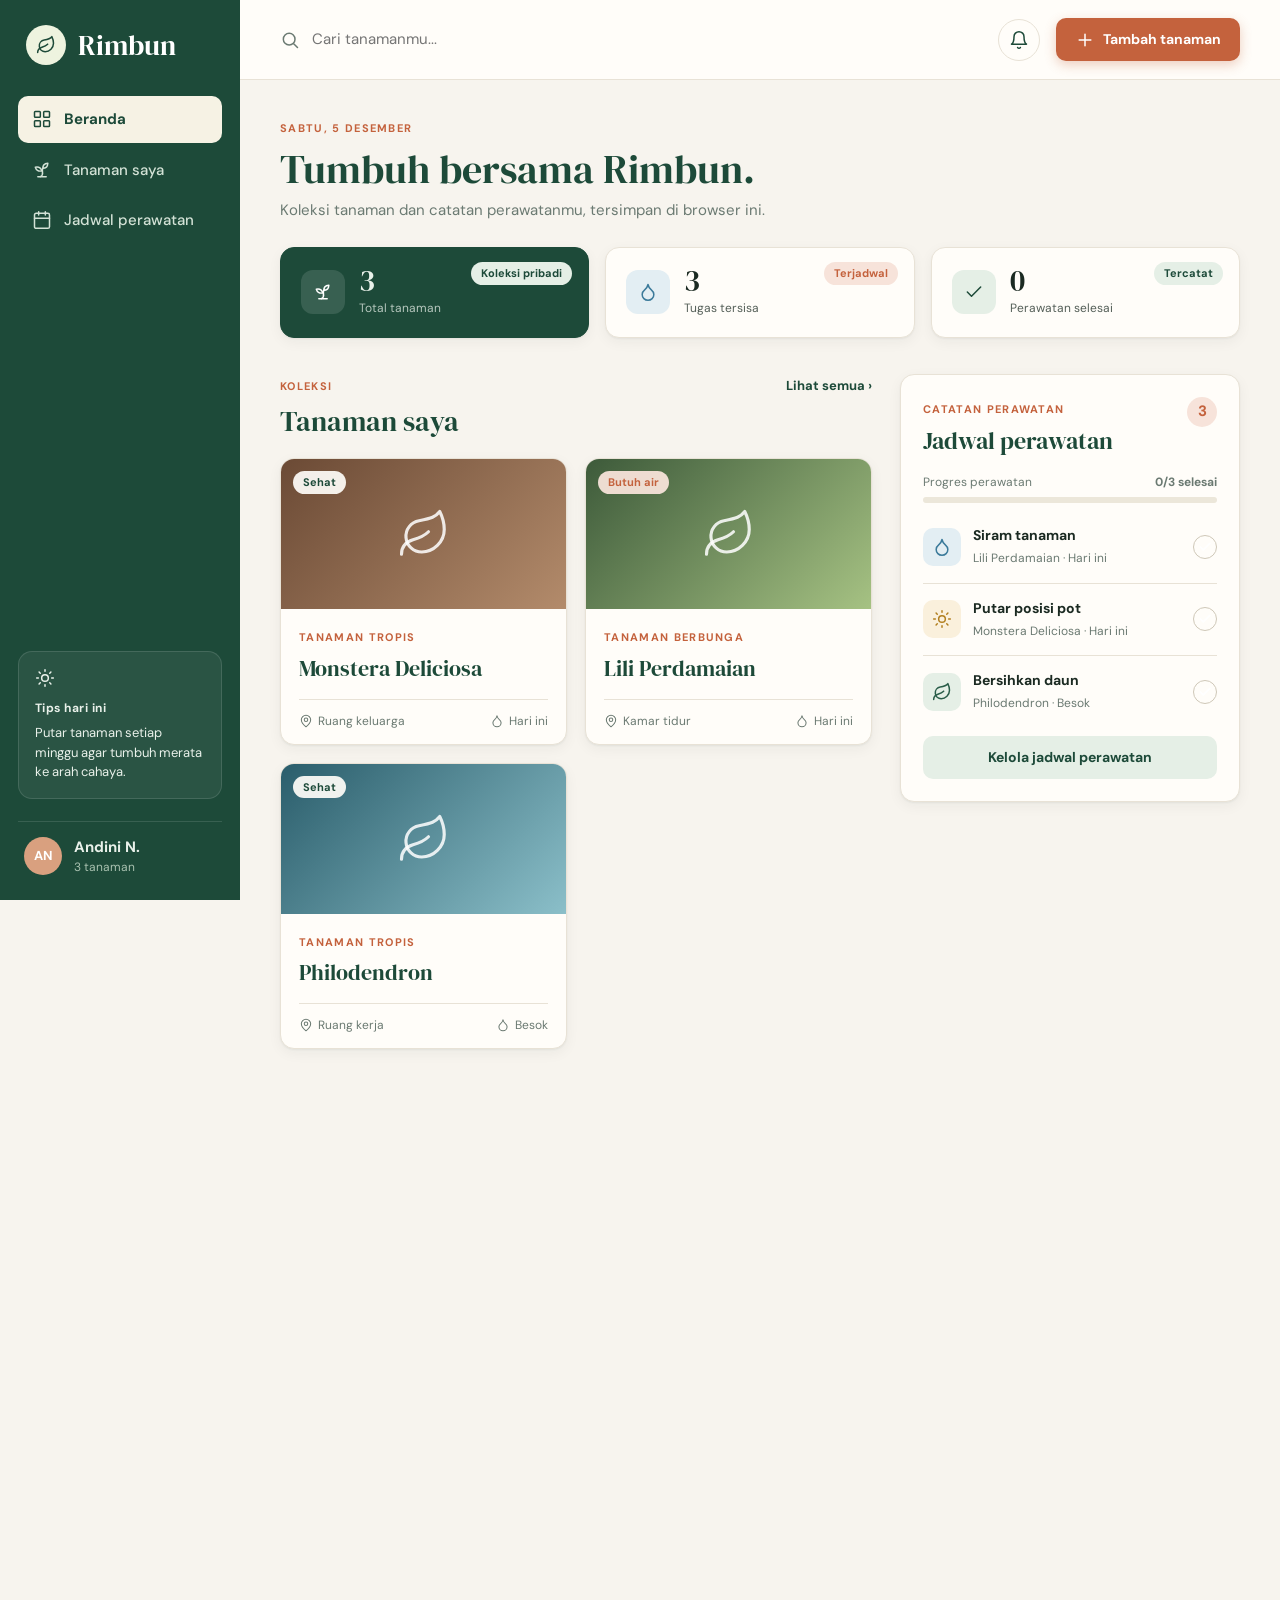
==== PBLIF12/index.html @ fe81e129 "Add files via upload" ====
<!DOCTYPE html>
<html lang="id">
<head>
  <meta charset="UTF-8" />
  <meta http-equiv="refresh" content="0; url=pages/beranda.html" />
  <title>Rimbun</title>
</head>
<body><a href="pages/beranda.html">Buka Rimbun</a></body>
</html>
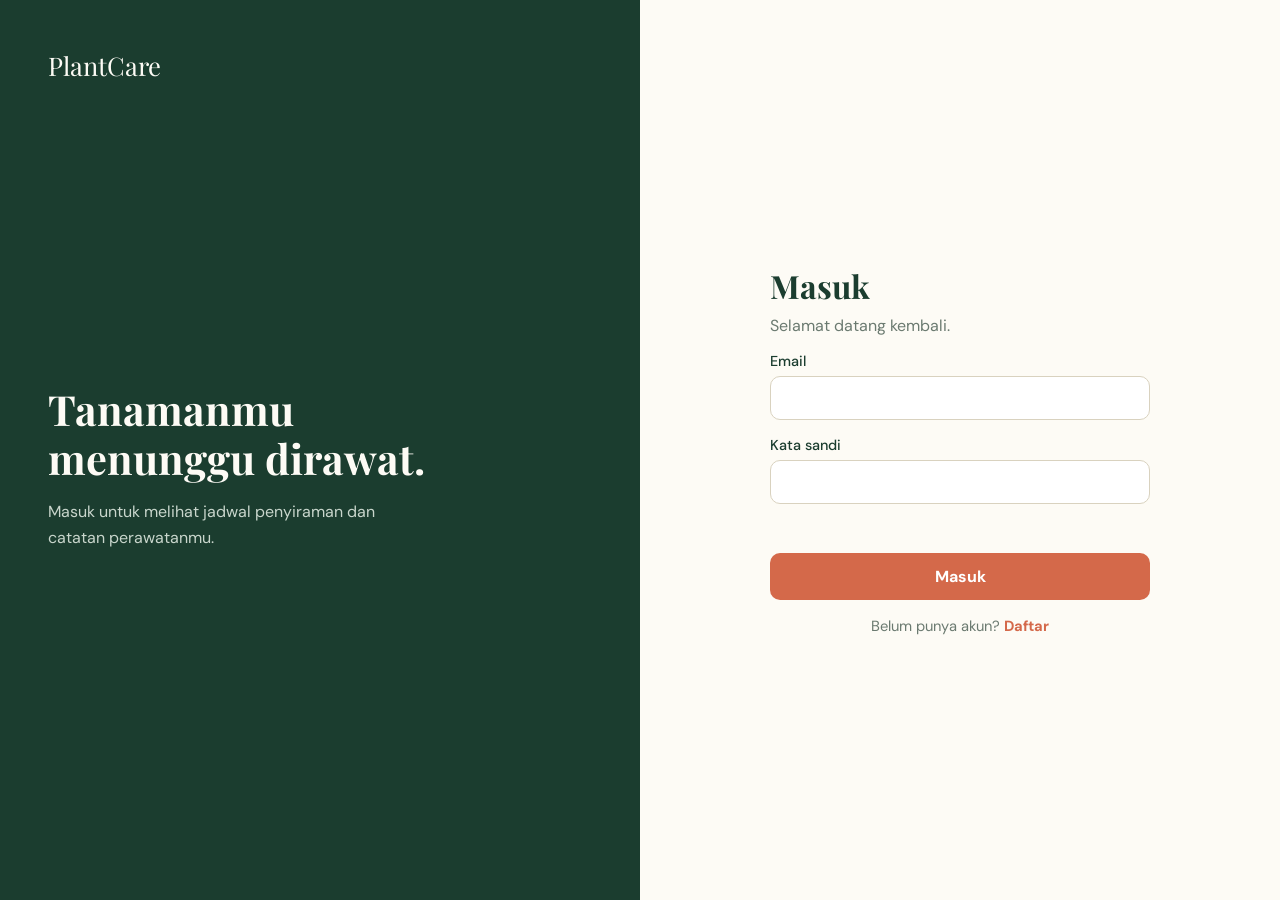
==== commit a405134c: "first commit" ====
--- a/PBLIF12/index.html
+++ b/PBLIF12/index.html
@@ -1,9 +1,68 @@
-<!DOCTYPE html>
-<html lang="id">
-<head>
-  <meta charset="UTF-8" />
-  <meta http-equiv="refresh" content="0; url=pages/beranda.html" />
-  <title>Rimbun</title>
-</head>
-<body><a href="pages/beranda.html">Buka Rimbun</a></body>
-</html>
+<!DOCTYPE html>
+<html lang="id">
+<head>
+  <meta charset="UTF-8">
+  <script>
+    // Penjaga login: belum masuk -> ke halaman login
+    if (!localStorage.getItem('plantcare_session')) location.replace('login.html');
+  </script>
+<meta name="viewport" content="width=device-width, initial-scale=1">
+<title>PlantCare — Catatan Tanaman</title>
+<link href="https://fonts.googleapis.com/css2?family=DM+Sans:wght@400;500;700&family=Playfair+Display:wght@600;700&display=swap" rel="stylesheet">
+<link rel="stylesheet" href="style.css">
+</head>
+<body>
+<aside>
+  <div class="logo"><i>🌿</i>PlantCare</div>
+  <div class="akun">
+    <div class="avatar" id="avatar"></div>
+    <div class="akun-info">
+      <strong id="namaAkun"></strong>
+      <small id="emailAkun"></small>
+    </div>
+  </div>
+  <button class="nav on" data-v="home">🏠 Beranda</button>
+  <button class="nav" data-v="plants">🪴 Tanaman saya</button>
+  <button class="nav" data-v="sched">📅 Jadwal perawatan <span class="n hide" id="nb">0</span></button>
+  <button class="nav" data-v="guide">📖 Panduan tanaman</button>
+  <div class="side-foot">
+    <button class="nav" id="theme">🌙 Mode gelap</button>
+    <button class="nav" id="exp">⬇️ Cadangkan data</button>
+    <button class="nav" id="imp">⬆️ Pulihkan data</button>
+    <button class="nav" id="btnKeluar">🚪 Keluar</button>
+    <input type="file" id="impf" accept=".json" class="hide">
+  </div>
+</aside>
+<main>
+  <header>
+    <span>🔍</span><input id="q" placeholder="Cari tanamanmu…" aria-label="Cari tanaman">
+    <button class="ic" id="theme2" title="Ganti tema">🌙</button>
+    <button class="ic out2" id="btnKeluar2" title="Keluar" aria-label="Keluar">🚪</button>
+    <button class="btn" id="add">+ Tambah tanaman</button>
+  </header>
+  <div class="wrap" id="app"></div>
+</main>
+
+<dialog id="dlg">
+  <h2 id="dt">Tambah tanaman</h2>
+  <form class="f" id="form" method="dialog">
+    <label>Nama tanaman<input id="fn" required maxlength="40"></label>
+    <div class="two">
+      <label>Kategori<select id="fc"><option>Tanaman tropis</option><option>Tanaman berbunga</option><option>Sukulen</option><option>Tanaman hias daun</option><option>Tanaman obat</option><option>Sayur &amp; buah</option></select></label>
+      <label>Lokasi<input id="fl" placeholder="Kamar, balkon…"></label>
+    </div>
+    <div class="two">
+      <label>Siram setiap (hari)<input id="fi" type="number" min="0" max="60" value="3"></label>
+      <label>Terakhir disiram<input id="fd" type="date"></label>
+    </div>
+    <label>Foto<input id="fp" type="file" accept="image/*"></label>
+    <label>Catatan<textarea id="fnote" rows="3" placeholder="Cahaya, pupuk, hama…"></textarea></label>
+    <div class="dact"><button type="button" class="btn ghost" id="cancel">Batal</button><button class="btn" id="save">Simpan</button></div>
+  </form>
+</dialog>
+<dialog id="det"></dialog>
+<div id="toast" role="status"></div>
+
+<script src="script.js"></script>
+</body>
+</html>
--- a/PBLIF12/style.css
+++ b/PBLIF12/style.css
@@ -0,0 +1,692 @@
+/* ==========================================================================
+   1. VARIABEL & TEMA
+   ========================================================================== */
+:root {
+  --side: #1a4034;
+  --bg: #f7f4ec;
+  --card: #fffdf8;
+  --ink: #1a4034;
+  --mut: #6b7a72;
+  --acc: #d4694a;
+  --line: #e8e2d3;
+  --soft: #f1ecd9;
+  --ok: #2f7d57;
+  --bad: #c4452d;
+}
+
+[data-theme="dark"] {
+  --side: #10261f;
+  --bg: #14211c;
+  --card: #1c2e27;
+  --ink: #eaf1ea;
+  --mut: #9db0a5;
+  --line: #2c443a;
+  --soft: #25392f;
+}
+
+/* ==========================================================================
+   2. RESET & DASAR
+   ========================================================================== */
+* {
+  box-sizing: border-box;
+  margin: 0;
+}
+
+body {
+  display: flex;
+  min-height: 100vh;
+  font-family: 'DM Sans', sans-serif;
+  background: var(--bg);
+  color: var(--ink);
+}
+
+h1,
+h2,
+h3,
+.logo {
+  font-family: 'Playfair Display', serif;
+}
+
+h1 {
+  font-size: 44px;
+  margin: 8px 0;
+}
+
+h2 {
+  font-size: 28px;
+  margin: 6px 0 16px;
+}
+
+button {
+  font: inherit;
+  color: inherit;
+  background: none;
+  border: 0;
+  cursor: pointer;
+}
+
+select,
+.f input,
+.f select,
+.f textarea {
+  width: 100%;
+  padding: 10px;
+  font: inherit;
+  color: inherit;
+  background: var(--card);
+  border: 1px solid var(--line);
+  border-radius: 10px;
+}
+
+:focus-visible {
+  outline: 2px solid var(--acc);
+  outline-offset: 2px;
+}
+
+.hide {
+  display: none;
+}
+
+/* ==========================================================================
+   3. SIDEBAR
+   ========================================================================== */
+aside {
+  position: sticky;
+  top: 0;
+  display: flex;
+  flex-direction: column;
+  flex-shrink: 0;
+  gap: 6px;
+  width: 260px;
+  height: 100vh;
+  padding: 24px 20px;
+  background: var(--side);
+  color: #f1ecd9;
+}
+
+.logo {
+  display: flex;
+  align-items: center;
+  gap: 12px;
+  margin: 0 0 28px 8px;
+  font-size: 28px;
+}
+
+.logo i {
+  display: grid;
+  place-items: center;
+  width: 40px;
+  height: 40px;
+  font-size: 20px;
+  font-style: normal;
+  background: #f1ecd9;
+  border-radius: 50%;
+}
+
+.nav {
+  display: flex;
+  align-items: center;
+  gap: 12px;
+  width: 100%;
+  padding: 14px 16px;
+  font-weight: 500;
+  text-align: left;
+  color: #f1ecd9;
+  border-radius: 14px;
+}
+
+.nav:hover {
+  background: rgba(255, 255, 255, 0.08);
+}
+
+.nav.on {
+  background: #f1ecd9;
+  color: #1a4034;
+}
+
+.nav .n {
+  margin-left: auto;
+  padding: 1px 8px;
+  font-size: 12px;
+  color: #fff;
+  background: var(--acc);
+  border-radius: 99px;
+}
+
+.side-foot {
+  display: grid;
+  gap: 6px;
+  margin-top: auto;
+}
+
+.side-foot .nav {
+  padding: 10px 16px;
+  font-size: 14px;
+}
+
+/* Akun pengguna */
+.akun {
+  display: flex;
+  align-items: center;
+  gap: 12px;
+  margin: 0 0 14px;
+  padding: 12px;
+  background: rgba(255, 255, 255, 0.08);
+  border-radius: 14px;
+}
+
+.avatar {
+  display: grid;
+  place-items: center;
+  flex-shrink: 0;
+  width: 38px;
+  height: 38px;
+  font-weight: 700;
+  color: #1a4034;
+  background: #f1ecd9;
+  border-radius: 50%;
+}
+
+.akun-info {
+  display: grid;
+  min-width: 0;
+}
+
+.akun-info small {
+  overflow: hidden;
+  color: #cfd8cf;
+  text-overflow: ellipsis;
+  white-space: nowrap;
+}
+
+/* Tombol keluar di header: hanya tampil di layar kecil */
+.out2 {
+  display: none;
+}
+
+/* ==========================================================================
+   4. KONTEN UTAMA & HEADER
+   ========================================================================== */
+main {
+  flex: 1;
+  min-width: 0;
+}
+
+header {
+  position: sticky;
+  top: 0;
+  z-index: 5;
+  display: flex;
+  align-items: center;
+  gap: 14px;
+  padding: 18px 32px;
+  background: var(--card);
+  border-bottom: 1px solid var(--line);
+}
+
+header input {
+  flex: 1;
+  padding: 10px;
+  font: inherit;
+  color: inherit;
+  background: none;
+  border: 0;
+}
+
+header input:focus {
+  outline: 0;
+}
+
+.wrap {
+  max-width: 1200px;
+  padding: 28px 32px 60px;
+}
+
+.top {
+  display: flex;
+  flex-wrap: wrap;
+  align-items: flex-start;
+  justify-content: space-between;
+  gap: 20px;
+}
+
+.date {
+  font-size: 12px;
+  font-weight: 700;
+  letter-spacing: 0.14em;
+  text-transform: uppercase;
+  color: var(--acc);
+}
+
+.sub {
+  color: var(--mut);
+}
+
+.tip {
+  max-width: 300px;
+  padding: 14px 18px;
+  font-size: 14px;
+  background: var(--soft);
+  border-radius: 16px;
+}
+
+/* ==========================================================================
+   5. TOMBOL
+   ========================================================================== */
+.ic {
+  display: grid;
+  place-items: center;
+  width: 42px;
+  height: 42px;
+  background: var(--card);
+  border: 1px solid var(--line);
+  border-radius: 50%;
+}
+
+.btn {
+  padding: 12px 22px;
+  font-weight: 700;
+  color: #fff;
+  background: var(--acc);
+  border-radius: 12px;
+  box-shadow: 0 6px 16px rgba(212, 105, 74, 0.25);
+}
+
+.btn.ghost {
+  color: var(--ink);
+  background: var(--soft);
+  box-shadow: none;
+}
+
+/* ==========================================================================
+   6. STATISTIK
+   ========================================================================== */
+.stats {
+  display: grid;
+  grid-template-columns: repeat(auto-fit, minmax(220px, 1fr));
+  gap: 16px;
+  margin: 26px 0;
+}
+
+.stat {
+  display: flex;
+  align-items: center;
+  gap: 16px;
+  padding: 22px;
+  background: var(--card);
+  border: 1px solid var(--line);
+  border-radius: 18px;
+}
+
+.stat.dark {
+  background: var(--side);
+  color: #f1ecd9;
+  border-color: var(--side);
+}
+
+.stat b {
+  display: block;
+  font-family: 'Playfair Display', serif;
+  font-size: 30px;
+  line-height: 1;
+}
+
+.stat span {
+  font-size: 13px;
+  color: var(--mut);
+}
+
+.stat.dark span {
+  color: #cfd8cf;
+}
+
+.stat .e {
+  display: grid;
+  place-items: center;
+  width: 44px;
+  height: 44px;
+  font-size: 22px;
+  background: var(--soft);
+  border-radius: 12px;
+}
+
+/* ==========================================================================
+   7. FILTER BAR & CHIP
+   ========================================================================== */
+.bar {
+  display: flex;
+  flex-wrap: wrap;
+  align-items: center;
+  gap: 10px;
+  margin-bottom: 18px;
+}
+
+.bar select {
+  width: auto;
+}
+
+.chip {
+  padding: 8px 16px;
+  font-size: 14px;
+  background: var(--card);
+  border: 1px solid var(--line);
+  border-radius: 99px;
+}
+
+.chip.on {
+  background: var(--ink);
+  color: var(--bg);
+  border-color: var(--ink);
+}
+
+/* ==========================================================================
+   8. KARTU TANAMAN
+   ========================================================================== */
+.grid {
+  display: grid;
+  grid-template-columns: repeat(auto-fill, minmax(270px, 1fr));
+  gap: 20px;
+}
+
+.card {
+  display: flex;
+  flex-direction: column;
+  overflow: hidden;
+  background: var(--card);
+  border: 1px solid var(--line);
+  border-radius: 18px;
+}
+
+/* Foto */
+.ph {
+  position: relative;
+  display: grid;
+  place-items: center;
+  height: 170px;
+  font-size: 54px;
+  background: linear-gradient(135deg, #2f7d57, #9bc79a);
+  cursor: pointer;
+}
+
+.ph img {
+  position: absolute;
+  inset: 0;
+  width: 100%;
+  height: 100%;
+  object-fit: cover;
+}
+
+/* Badge */
+.badge {
+  position: absolute;
+  top: 12px;
+  left: 12px;
+  z-index: 1;
+  padding: 5px 12px;
+  font-size: 12px;
+  font-weight: 700;
+  color: #a8472b;
+  background: #fbe3d9;
+  border-radius: 99px;
+}
+
+.badge.ok {
+  color: #24663f;
+  background: #dff1e3;
+}
+
+/* Isi kartu */
+.cb {
+  display: flex;
+  flex: 1;
+  flex-direction: column;
+  gap: 6px;
+  padding: 16px 18px;
+}
+
+.cb h3 {
+  font-size: 20px;
+}
+
+.cat {
+  font-size: 11px;
+  font-weight: 700;
+  letter-spacing: 0.1em;
+  text-transform: uppercase;
+  color: var(--acc);
+}
+
+.meta {
+  display: flex;
+  justify-content: space-between;
+  margin-top: 6px;
+  padding-top: 10px;
+  font-size: 13px;
+  color: var(--mut);
+  border-top: 1px solid var(--line);
+}
+
+/* Tombol aksi */
+.acts {
+  display: flex;
+  gap: 8px;
+  margin-top: 10px;
+}
+
+.acts button {
+  flex: 1;
+  padding: 8px;
+  font-size: 13px;
+  font-weight: 500;
+  background: var(--soft);
+  border-radius: 10px;
+}
+
+.acts .w {
+  background: var(--ink);
+  color: var(--bg);
+}
+
+/* Progress bar */
+.prog {
+  height: 6px;
+  overflow: hidden;
+  background: var(--line);
+  border-radius: 9px;
+}
+
+.prog i {
+  display: block;
+  height: 100%;
+  background: var(--ok);
+}
+
+/* ==========================================================================
+   9. DAFTAR (ROW), KOSONG, PANDUAN
+   ========================================================================== */
+.row {
+  display: flex;
+  align-items: center;
+  gap: 14px;
+  margin-bottom: 10px;
+  padding: 12px 16px;
+  background: var(--card);
+  border: 1px solid var(--line);
+  border-radius: 14px;
+}
+
+.row .th {
+  display: grid;
+  place-items: center;
+  flex-shrink: 0;
+  width: 48px;
+  height: 48px;
+  font-size: 22px;
+  background: #2f7d57 center / cover;
+  border-radius: 12px;
+}
+
+.row .g {
+  flex: 1;
+}
+
+.row small {
+  color: var(--mut);
+}
+
+.late {
+  font-weight: 700;
+  color: var(--bad);
+}
+
+.empty {
+  padding: 50px 20px;
+  text-align: center;
+  color: var(--mut);
+  background: var(--card);
+  border: 1px dashed var(--line);
+  border-radius: 18px;
+}
+
+.gd {
+  display: grid;
+  grid-template-columns: repeat(auto-fill, minmax(260px, 1fr));
+  gap: 16px;
+}
+
+.gd .card {
+  gap: 8px;
+  padding: 20px;
+}
+
+.gd li {
+  margin-left: 18px;
+  font-size: 14px;
+  line-height: 1.6;
+  color: var(--mut);
+}
+
+/* ==========================================================================
+   10. DIALOG / FORM
+   ========================================================================== */
+dialog {
+  /* margin: auto diperlukan karena reset "* { margin: 0 }" di atas
+     menghilangkan posisi tengah bawaan dialog */
+  margin: auto;
+  width: min(480px, 94vw);
+  padding: 26px;
+  background: var(--card);
+  color: var(--ink);
+  border: 0;
+  border-radius: 20px;
+}
+
+dialog::backdrop {
+  background: rgba(10, 25, 20, 0.55);
+}
+
+.f {
+  display: grid;
+  gap: 12px;
+  margin-top: 14px;
+}
+
+.f label {
+  display: grid;
+  gap: 4px;
+  font-size: 13px;
+  color: var(--mut);
+}
+
+.two {
+  display: grid;
+  grid-template-columns: 1fr 1fr;
+  gap: 12px;
+}
+
+.dact {
+  display: flex;
+  justify-content: flex-end;
+  gap: 10px;
+  margin-top: 8px;
+}
+
+/* ==========================================================================
+   11. TOAST
+   ========================================================================== */
+#toast {
+  position: fixed;
+  bottom: 24px;
+  left: 50%;
+  z-index: 20;
+  padding: 12px 20px;
+  background: var(--ink);
+  color: var(--bg);
+  border-radius: 12px;
+  opacity: 0;
+  transform: translateX(-50%);
+  transition: 0.25s;
+  pointer-events: none;
+}
+
+#toast.s {
+  opacity: 1;
+}
+
+/* ==========================================================================
+   12. RESPONSIVE & AKSESIBILITAS
+   ========================================================================== */
+@media (max-width: 820px) {
+  body {
+    flex-direction: column;
+  }
+
+  aside {
+    position: static;
+    flex-direction: row;
+    flex-wrap: wrap;
+    width: 100%;
+    height: auto;
+    padding: 12px;
+  }
+
+  .logo {
+    margin: 0 auto 0 0;
+    font-size: 22px;
+  }
+
+  .side-foot,
+  .akun {
+    display: none;
+  }
+
+  .out2 {
+    display: grid;
+  }
+
+  .nav {
+    width: auto;
+    padding: 8px 12px;
+    font-size: 14px;
+  }
+
+  .nav svg {
+    display: none;
+  }
+
+  header,
+  .wrap {
+    padding-left: 16px;
+    padding-right: 16px;
+  }
+
+  h1 {
+    font-size: 34px;
+  }
+}
+
+@media (prefers-reduced-motion: reduce) {
+  * {
+    transition: none !important;
+  }
+}
